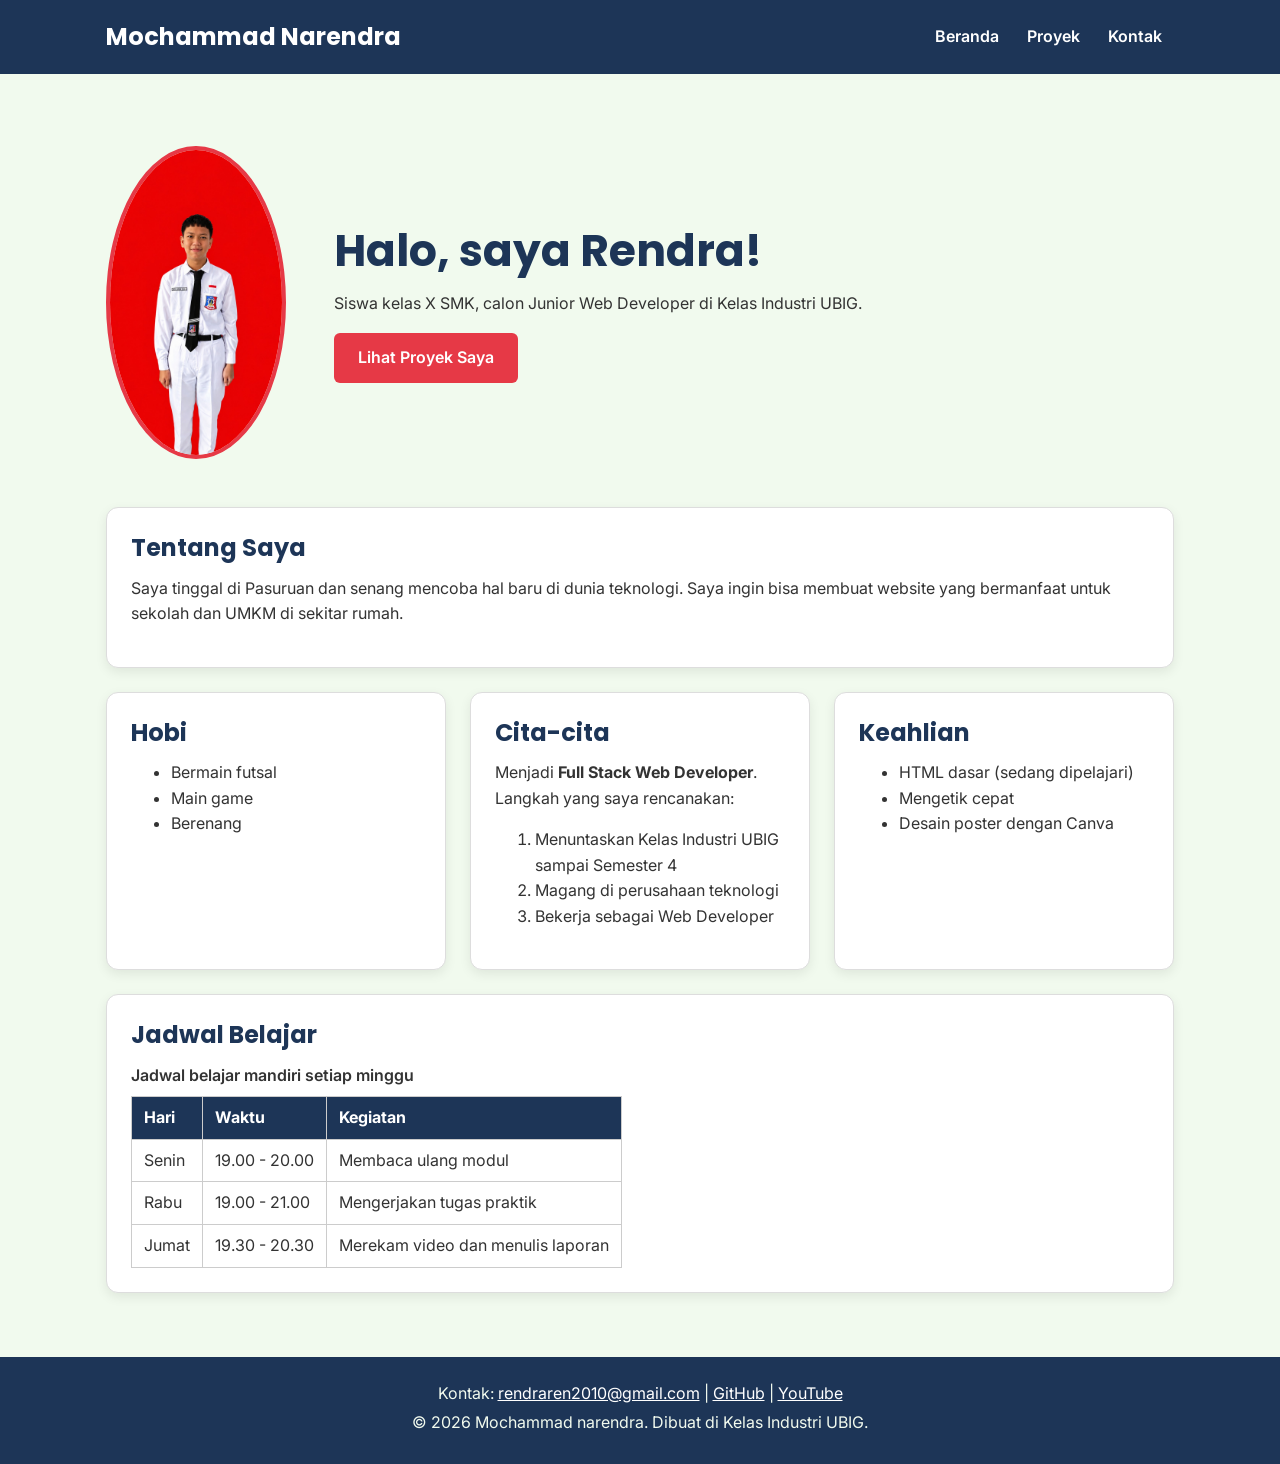
==== index.html @ 019ef478 "perubahan proyek" ====
<!DOCTYPE html>
<html lang="id">
<head>
  <meta charset="UTF-8">
  <meta name="viewport" content="width=device-width, initial-scale=1.0">
  <title>Mochammad narendra | Beranda</title>
  <link rel="preconnect" href="https://fonts.googleapis.com">
  <link rel="preconnect" href="https://fonts.gstatic.com" crossorigin>
  <link href="https://fonts.googleapis.com/css2?family=Inter:wght@400;600&family=Poppins:wght@600;700&display=swap" rel="stylesheet">
  <link rel="stylesheet" href="css/style.css">
</head>
<body>
  <header>
    <div class="container navbar">
      <h1>Mochammad Narendra</h1>
      <nav class="menu-laptop">
        <ul>
          <li><a href="index.html">Beranda</a></li>
          <li><a href="proyek.html">Proyek</a></li>
          <li><a href="kontak.html">Kontak</a></li>
        </ul>
      </nav>
      <!-- Tantangan: menu ponsel yang bisa dibuka-tutup -->
      <details class="menu-ponsel">
        <summary>Menu</summary>
        <nav>
          <ul>
            <li><a href="index.html">Beranda</a></li>
            <li><a href="proyek.html">Proyek</a></li>
            <li><a href="kontak.html">Kontak</a></li>
          </ul>
        </nav>
      </details>
    </div>
  </header>

  <main>
    <div class="container">
      <section class="hero">
        <img src="img/foto profil.jpeg" alt="Foto profil Mochammad narendra" width="180">
        <div>
          <h2>Halo, saya Rendra!</h2>
          <p>Siswa kelas X SMK, calon Junior Web Developer di Kelas Industri UBIG.</p>
          <a href="proyek.html" class="tombol">Lihat Proyek Saya</a>
        </div>
      </section>

      <section class="kartu">
        <h2>Tentang Saya</h2>
        <p>Saya tinggal di Pasuruan dan senang mencoba hal baru di dunia teknologi. Saya ingin bisa membuat website yang bermanfaat untuk sekolah dan UMKM di sekitar rumah.</p>
      </section>

      <div class="daftar-kartu">
        <section class="kartu">
          <h2>Hobi</h2>
          <ul>
            <li>Bermain futsal</li>
            <li>Main game</li>
            <li>Berenang</li>
          </ul>
        </section>

        <section class="kartu">
          <h2>Cita-cita</h2>
          <p>Menjadi <strong>Full Stack Web Developer</strong>. Langkah yang saya rencanakan:</p>
          <ol>
            <li>Menuntaskan Kelas Industri UBIG sampai Semester 4</li>
            <li>Magang di perusahaan teknologi</li>
            <li>Bekerja sebagai Web Developer</li>
          </ol>
        </section>

        <section class="kartu">
          <h2>Keahlian</h2>
          <ul>
            <li>HTML dasar (sedang dipelajari)</li>
            <li>Mengetik cepat</li>
            <li>Desain poster dengan Canva</li>
          </ul>
        </section>
      </div>

      <section class="kartu">
        <h2>Jadwal Belajar</h2>
        <table>
          <caption>Jadwal belajar mandiri setiap minggu</caption>
          <thead>
            <tr>
              <th>Hari</th>
              <th>Waktu</th>
              <th>Kegiatan</th>
            </tr>
          </thead>
          <tbody>
            <tr>
              <td>Senin</td>
              <td>19.00 - 20.00</td>
              <td>Membaca ulang modul</td>
            </tr>
            <tr>
              <td>Rabu</td>
              <td>19.00 - 21.00</td>
              <td>Mengerjakan tugas praktik</td>
            </tr>
            <tr>
              <td>Jumat</td>
              <td>19.30 - 20.30</td>
              <td>Merekam video dan menulis laporan</td>
            </tr>
          </tbody>
        </table>
      </section>
    </div>
  </main>

  <footer>
    <p>Kontak: <a href="mailto:rendraren2010@gmail.com">rendraren2010@gmail.com</a> |
      <a href="https://github.com/" target="_blank">GitHub</a> |
      <a href="https://www.youtube.com/" target="_blank">YouTube</a></p>
    <p>&copy; 2026 Mochammad narendra. Dibuat di Kelas Industri UBIG.</p>
  </footer>
</body>
</html>
---- css/style.css ----
/* Gaya portofolio Mochammad narendra
   Palet: #1D3557 (utama), #E63946 (aksen), #F1FAEE (latar)
   Huruf: Poppins (judul), Inter (isi)
   Tata letak: mobile first, titik ubah 768px (tablet) dan 1024px (laptop) */

/* 1. Reset */
* {
  box-sizing: border-box;
  margin: 0;
}

img {
  max-width: 100%;
  height: auto;
}

/* 2. Dasar halaman: warna dan huruf */
body {
  font-family: "Inter", Arial, sans-serif;
  font-size: 1rem;
  line-height: 1.6;
  color: #333333;
  background-color: #F1FAEE;
}

h1, h2, h3 {
  font-family: "Poppins", Arial, sans-serif;
  color: #1D3557;
  line-height: 1.3;
}

h2 {
  margin-bottom: 0.75rem;
}

p, ul, ol {
  margin-bottom: 1rem;
}

a {
  color: #E63946;
}

/* 3. Wadah, header, dan menu */
.container {
  max-width: 1100px;
  margin: 0 auto;
  padding: 0 1rem;
}

header {
  background-color: #1D3557;
  color: #FFFFFF;
  padding: 1rem 0;
}

header h1 {
  color: #FFFFFF;
  font-size: 1.5rem;
}

.navbar {
  display: flex;
  flex-wrap: wrap;
  justify-content: space-between;
  align-items: center;
  gap: 0.5rem;
}

nav ul {
  display: flex;
  gap: 0.25rem;
  padding: 0;
  margin: 0;
  list-style: none;
}

nav a {
  display: inline-block;
  padding: 0.5rem 0.75rem;
  border-radius: 6px;
  color: #FFFFFF;
  font-weight: 600;
  text-decoration: none;
}

/* Tantangan: menu ponsel buka-tutup dengan details */
.menu-laptop {
  display: none;
}

.menu-ponsel summary {
  padding: 0.5rem 0.75rem;
  border: 1px solid #FFFFFF;
  border-radius: 6px;
  font-weight: 600;
  cursor: pointer;
}

.menu-ponsel ul {
  flex-direction: column;
  margin-top: 0.5rem;
}

/* 4. Isi utama, hero, dan kartu */
main {
  padding: 1.5rem 0;
}

.hero {
  display: flex;
  flex-direction: column;
  align-items: center;
  gap: 1.5rem;
  padding: 1rem 0 2rem;
  text-align: center;
}

.hero img {
  border: 4px solid #E63946;
  border-radius: 50%;
}

.hero h2 {
  font-size: 2rem;
}

.tombol {
  display: inline-block;
  padding: 0.75rem 1.5rem;
  border-radius: 6px;
  background-color: #E63946;
  color: #FFFFFF;
  font-weight: 600;
  text-decoration: none;
}

.kartu {
  background-color: #FFFFFF;
  padding: 1rem;
  margin-bottom: 1.5rem;
  border: 1px solid #DDDDDD;
  border-radius: 12px;
  box-shadow: 0 4px 12px rgba(0, 0, 0, 0.08);
}

.daftar-kartu {
  display: flex;
  flex-wrap: wrap;
  gap: 1.5rem;
  margin-bottom: 1.5rem;
}

.daftar-kartu .kartu {
  flex: 1 1 280px;
  margin-bottom: 0;
}

article img {
  border-radius: 8px;
  border: 1px solid #DDDDDD;
}

/* 5. Tabel */
table {
  border-collapse: collapse;
}

caption {
  font-weight: 600;
  text-align: left;
  margin-bottom: 0.5rem;
}

th, td {
  border: 1px solid #CCCCCC;
  padding: 0.5rem 0.75rem;
  text-align: left;
}

th {
  background-color: #1D3557;
  color: #FFFFFF;
}

/* 6. Form */
label {
  font-weight: 600;
}

input, select, textarea {
  width: 100%;
  max-width: 22rem;
  padding: 0.6rem;
  margin-top: 0.25rem;
  border: 1px solid #CCCCCC;
  border-radius: 6px;
  font-family: inherit;
  font-size: 1rem;
}

button {
  padding: 0.75rem 1.5rem;
  border: none;
  border-radius: 6px;
  background-color: #E63946;
  color: #FFFFFF;
  font-family: inherit;
  font-size: 1rem;
  font-weight: 600;
  cursor: pointer;
}

/* 7. Footer */
footer {
  background-color: #1D3557;
  color: #F1FAEE;
  text-align: center;
  padding: 1.5rem;
}

footer p {
  margin-bottom: 0.25rem;
}

footer a {
  color: #FFFFFF;
}

/* 8. Tablet: lebar layar 768px ke atas */
@media (min-width: 768px) {
  .menu-laptop {
    display: block;
  }

  .menu-ponsel {
    display: none;
  }

  .hero {
    flex-direction: row;
    padding: 2rem 0 3rem;
    text-align: left;
  }

  .kartu {
    padding: 1.5rem;
  }
}

/* 9. Laptop: lebar layar 1024px ke atas */
@media (min-width: 1024px) {
  main {
    padding: 2.5rem 0;
  }

  .hero {
    gap: 3rem;
  }

  .hero h2 {
    font-size: 2.75rem;
  }
}
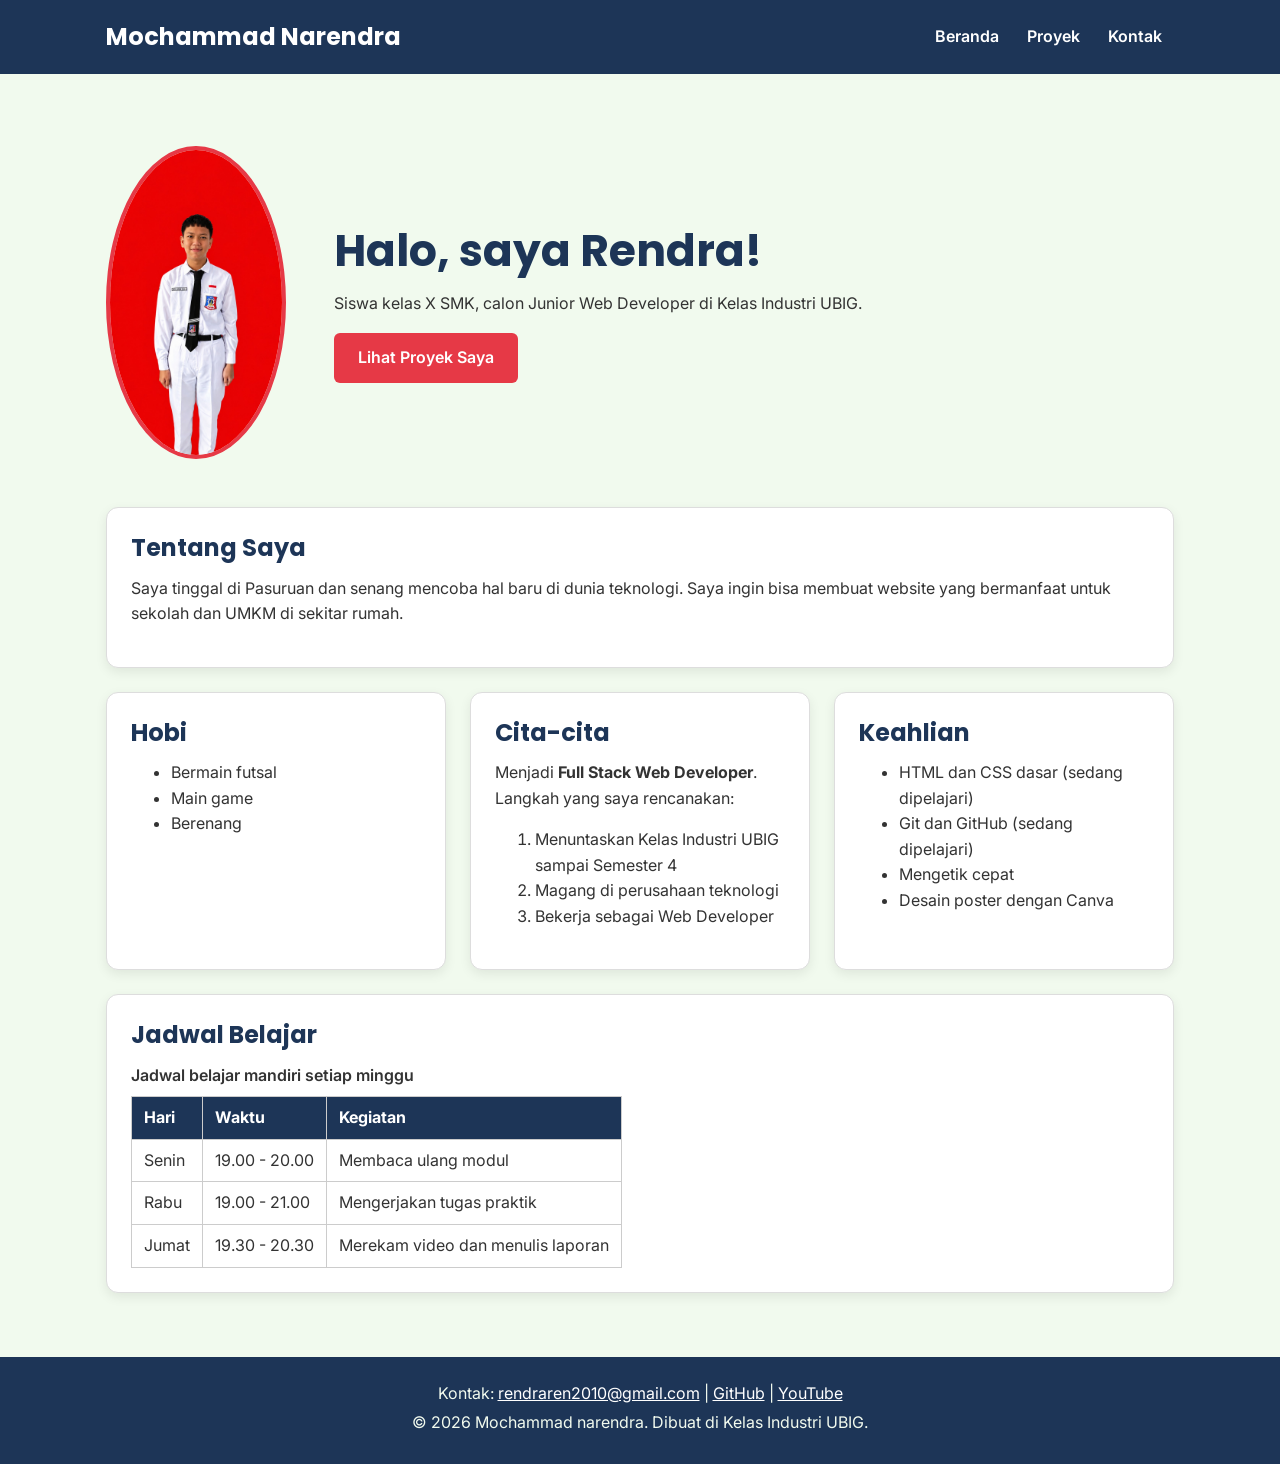
==== commit e9296937: "perubahan proyek" ====
--- a/index.html
+++ b/index.html
@@ -73,7 +73,8 @@
         <section class="kartu">
           <h2>Keahlian</h2>
           <ul>
-            <li>HTML dasar (sedang dipelajari)</li>
+            <li>HTML dan CSS dasar (sedang dipelajari)</li> 
+            <li>Git dan GitHub (sedang dipelajari)</li>
             <li>Mengetik cepat</li>
             <li>Desain poster dengan Canva</li>
           </ul>
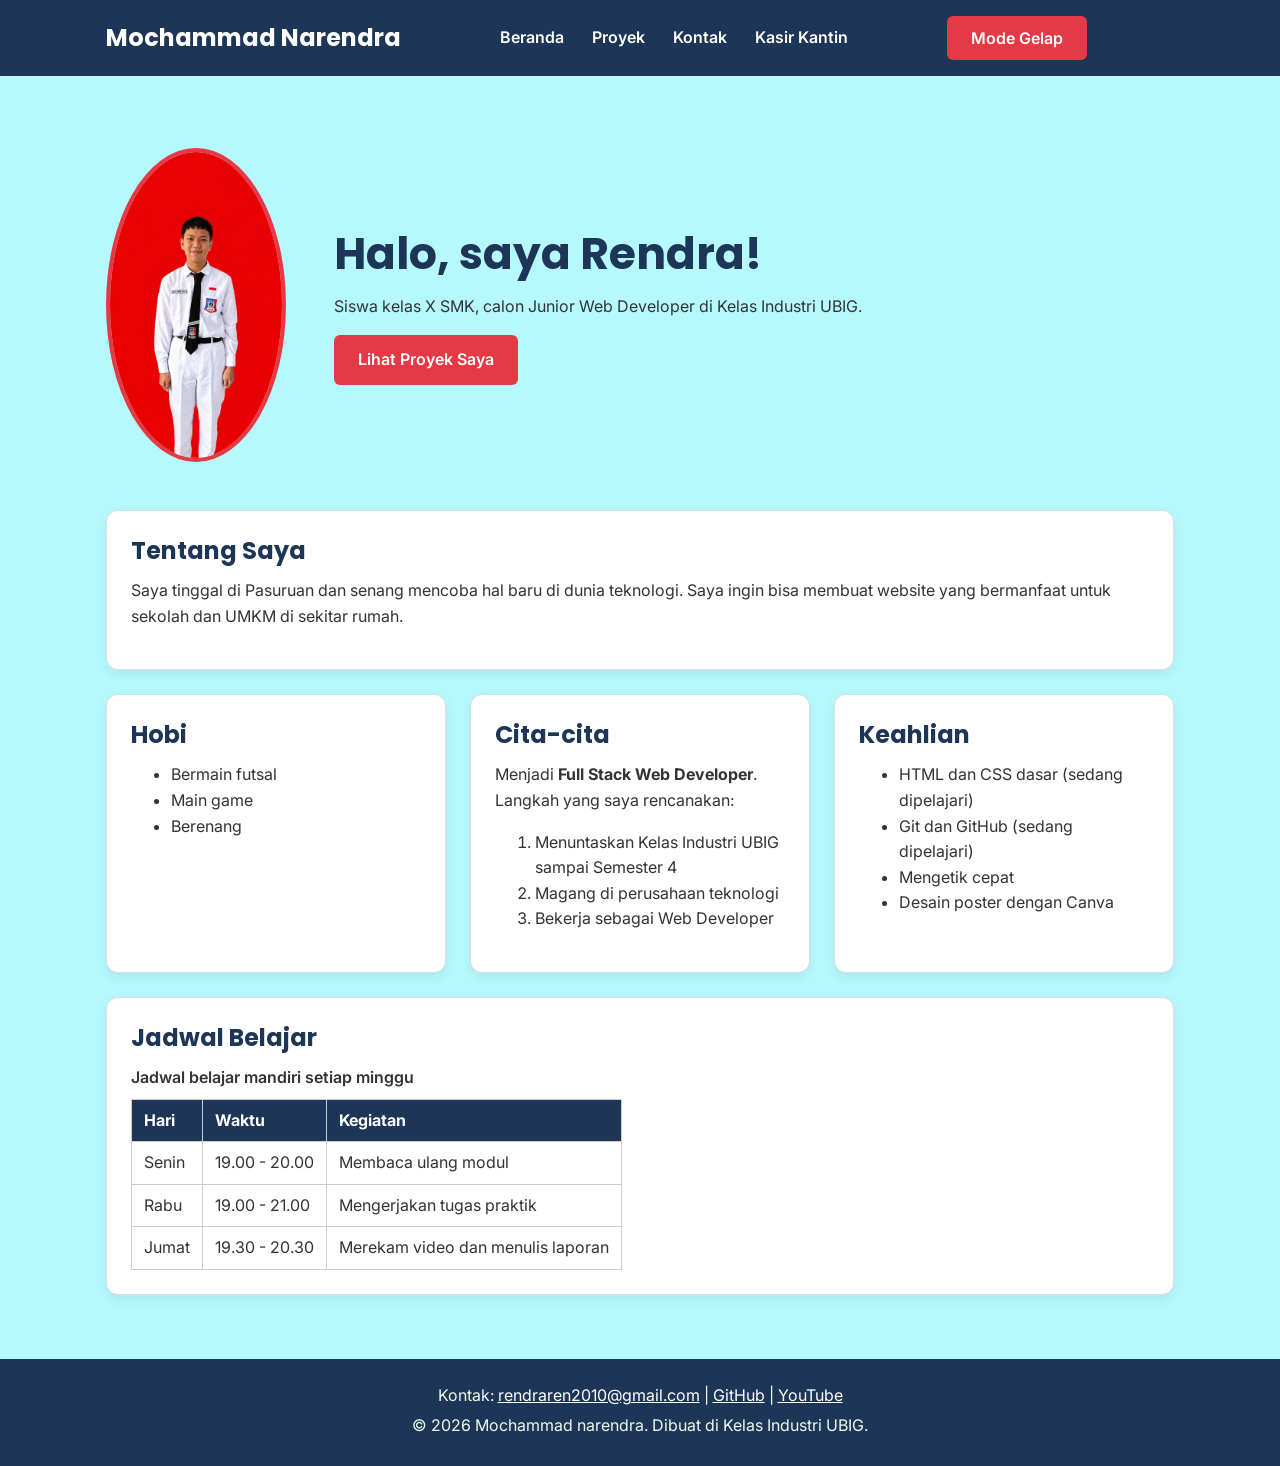
==== commit 3a78b79b: "perubahan proyek" ====
--- a/index.html
+++ b/index.html
@@ -7,7 +7,10 @@
   <link rel="preconnect" href="https://fonts.googleapis.com">
   <link rel="preconnect" href="https://fonts.gstatic.com" crossorigin>
   <link href="https://fonts.googleapis.com/css2?family=Inter:wght@400;600&family=Poppins:wght@600;700&display=swap" rel="stylesheet">
-  <link rel="stylesheet" href="css/style.css">
+  <link rel="stylesheet" href="css/button.css">
+  <script src="js/latihan.js" defer></script>
+  <script src="js/logika.js" defer></script>
+  <script src="js/button.js" defer></script>
 </head>
 <body>
   <header>
@@ -18,6 +21,7 @@
           <li><a href="index.html">Beranda</a></li>
           <li><a href="proyek.html">Proyek</a></li>
           <li><a href="kontak.html">Kontak</a></li>
+          <li><a href="kantin.html">Kasir Kantin</a></li>
         </ul>
       </nav>
       <!-- Tantangan: menu ponsel yang bisa dibuka-tutup -->
@@ -28,11 +32,13 @@
             <li><a href="index.html">Beranda</a></li>
             <li><a href="proyek.html">Proyek</a></li>
             <li><a href="kontak.html">Kontak</a></li>
+            <li><a href="kantin.html">Kasir Kantin</a></li>
           </ul>
         </nav>
       </details>
-    </div>
-  </header>
+      <button type="button"id="tombol-tema">Mode Gelap</button>
+    <div>
+</header>                 
 
   <main>
     <div class="container">
--- a/css/button.css
+++ b/css/button.css
@@ -0,0 +1,372 @@
+/* Gaya portofolio Andi Pratama
+   Palet: #1D3557 (utama), #E63946 (aksen), #F1FAEE (latar)
+   Huruf: Poppins (judul), Inter (isi)
+   Tata letak: mobile first, titik ubah 768px (tablet) dan 1024px (laptop) */
+
+/* 1. Reset */
+* {
+  box-sizing: border-box;
+  margin: 0;
+}
+
+img {
+  max-width: 100%;
+  height: auto;
+}
+
+/* 2. Dasar halaman: warna dan huruf */
+body {
+  font-family: "Inter", Arial, sans-serif;
+  font-size: 1rem;
+  line-height: 1.6;
+  color: #333333;
+  background-color: #b5f9ff;
+  transition: background-color 0.2s ease, color 0.2s ease;
+}
+
+body.gelap {
+  background-color: #111827;
+  color: #e5e7eb;
+}
+
+body.gelap h1,
+body.gelap h2,
+body.gelap h3,
+body.gelap .kartu,
+body.gelap .menu,
+body.gelap p,
+body.gelap li,
+body.gelap td,
+body.gelap th,
+body.gelap caption,
+body.gelap label {
+  color: #e5e7eb;
+}
+
+body.gelap .kartu,
+body.gelap .menu,
+body.gelap article,
+body.gelap .kartukecil {
+  background-color: #1f2937;
+  border-color: #374151;
+  box-shadow: 0 4px 12px rgba(0, 0, 0, 0.25);
+}
+
+body.gelap th {
+  background-color: #0f172a;
+}
+
+body.gelap td {
+  border-color: #374151;
+}
+
+body.gelap header,
+body.gelap footer {
+  background-color: #0f172a;
+}
+
+h1, h2, h3 {
+  font-family: "Poppins", Arial, sans-serif;
+  color: #1D3557;
+  line-height: 1.3;
+}
+
+h2 {
+  margin-bottom: 0.75rem;
+}
+
+p, ul, ol {
+  margin-bottom: 1rem;
+}
+
+a {
+  color: #E63946;
+}
+
+/* 3. Wadah, header, dan menu */
+.container {
+  max-width: 1100px;
+  margin: 0 auto;
+  padding: 0 1rem;
+}
+
+header {
+  background-color: #1D3557;
+  color: #FFFFFF;
+  padding: 1rem 0;
+}
+
+header h1 {
+  color: #FFFFFF;
+  font-size: 1.5rem;
+}
+
+.navbar {
+  display: flex;
+  flex-wrap: wrap;
+  justify-content: space-between;
+  align-items: center;
+  gap: 0.5rem;
+}
+
+nav ul {
+  display: flex;
+  gap: 0.25rem;
+  padding: 0;
+  margin: 0;
+  list-style: none;
+}
+
+nav a {
+  display: inline-block;
+  padding: 0.5rem 0.75rem;
+  border-radius: 6px;
+  color: #FFFFFF;
+  font-weight: 600;
+  text-decoration: none;
+}
+
+/* Tantangan: menu ponsel buka-tutup dengan details */
+.menu-laptop {
+  display: none;
+}
+
+.menu-ponsel summary {
+  padding: 0.5rem 0.75rem;
+  border: 1px solid #FFFFFF;
+  border-radius: 6px;
+  font-weight: 600;
+  cursor: pointer;
+}
+
+.menu-ponsel ul {
+  flex-direction: column;
+  margin-top: 0.5rem;
+}
+
+/* 4. Isi utama, hero, dan kartu */
+main {
+  padding: 1.5rem 0;
+}
+
+.hero {
+  display: flex;
+  flex-direction: column;
+  align-items: center;
+  gap: 1.5rem;
+  padding: 1rem 0 2rem;
+  text-align: center;
+}
+
+.hero img {
+  border: 4px solid #E63946;
+  border-radius: 50%;
+}
+
+.hero h2 {
+  font-size: 2rem;
+}
+
+.tombol {
+  display: inline-block;
+  padding: 0.75rem 1.5rem;
+  border-radius: 6px;
+  background-color: #E63946;
+  color: #FFFFFF;
+  font-weight: 600;
+  text-decoration: none;
+}
+
+.kartu {
+  background-color: #FFFFFF;
+  padding: 1rem;
+  margin-bottom: 1.5rem;
+  border: 1px solid #DDDDDD;
+  border-radius: 12px;
+  box-shadow: 0 4px 12px rgba(0, 0, 0, 0.08);
+}
+
+.daftar-kartu {
+  display: flex;
+  flex-wrap: wrap;
+  gap: 1.5rem;
+  margin-bottom: 1.5rem;
+}
+
+.daftar-kartu .kartu {
+  flex: 1 1 280px;
+  margin-bottom: 0;
+}
+
+article img {
+  border-radius: 8px;
+  border: 1px solid #DDDDDD;
+}
+
+/* 5. Tabel */
+table {
+  border-collapse: collapse;
+}
+
+caption {
+  font-weight: 600;
+  text-align: left;
+  margin-bottom: 0.5rem;
+}
+
+th, td {
+  border: 1px solid #CCCCCC;
+  padding: 0.5rem 0.75rem;
+  text-align: left;
+}
+
+th {
+  background-color: #1D3557;
+  color: #FFFFFF;
+}
+
+/* 6. Form */
+label {
+  font-weight: 600;
+}
+
+input, select, textarea {
+  width: 100%;
+  max-width: 22rem;
+  padding: 0.6rem;
+  margin-top: 0.25rem;
+  border: 1px solid #CCCCCC;
+  border-radius: 6px;
+  font-family: inherit;
+  font-size: 1rem;
+}
+
+button {
+  padding: 0.75rem 1.5rem;
+  border: none;
+  border-radius: 6px;
+  background-color: #E63946;
+  color: #FFFFFF;
+  font-family: inherit;
+  font-size: 1rem;
+  font-weight: 600;
+  cursor: pointer;
+}
+
+body.gelap button,
+body.gelap .tombol {
+  background-color: #f59e0b;
+}
+
+/* 7. Footer */
+footer {
+  background-color: #1D3557;
+  color: #F1FAEE;
+  text-align: center;
+  padding: 1.5rem;
+}
+
+footer p {
+  margin-bottom: 0.25rem;
+}
+
+footer a {
+  color: #FFFFFF;
+}
+
+/* 8. Tablet: lebar layar 768px ke atas */
+@media (min-width: 768px) {
+  .menu-laptop {
+    display: block;
+  }
+
+  .menu-ponsel {
+    display: none;
+  }
+
+  .hero {
+    flex-direction: row;
+    padding: 2rem 0 3rem;
+    text-align: left;
+  }
+
+  .kartu {
+    padding: 1.5rem;
+  }
+}
+
+/* 9. Laptop: lebar layar 1024px ke atas */
+@media (min-width: 1024px) {
+  main {
+    padding: 2.5rem 0;
+  }
+
+  .hero {
+    gap: 3rem;
+  }
+
+  .hero h2 {
+    font-size: 2.75rem;
+  }
+}
+
+/* 10. Tombol tema, filter, dan label kategori */
+.tombol-tema {
+padding: 0.5rem 0.9rem;
+border: 2px solid #FFFFFF;
+background-color: transparent;
+font-size: 0.9rem;
+}
+
+/* 11. Tema gelap (percobaan pertama) */
+body.gelap {
+background-color: #121A24;
+color: #E3E8EE;
+}
+
+:root {
+--warna-utama: #1D3557;
+--warna-judul: #1D3557;
+--warna-aksen: #E63946;
+--warna-tautan: #E63946;
+--warna-latar: #F1FAEE;
+--warna-teks: #333333;
+--warna-kartu: #FFFFFF;
+--warna-garis: #DDDDDD;
+}
+
+
+/* 11. Tema gelap: isi variabel diganti saat body memiliki class
+gelap */
+body.gelap {
+--warna-utama: #0B1526;
+--warna-judul: #A8DADC;
+--warna-tautan: #FF8A8A;
+--warna-latar: #121A24;
+--warna-teks: #E3E8EE;
+--warna-kartu: #1C2836;
+--warna-garis: #34465A;
+}
+
+.filter {
+display: flex;
+flex-wrap: wrap;
+gap: 0.5rem;
+margin-bottom: 1rem;
+}
+.tombol-filter {
+padding: 0.5rem 1rem;
+border: 2px solid var(--warna-garis);
+background-color: var(--warna-kartu);
+color: var(--warna-judul);
+}
+.label {
+display: inline-block;
+padding: 0.1rem 0.6rem;
+margin-bottom: 0.5rem;
+border-radius: 999px;
+background-color: var(--warna-latar);
+color: var(--warna-judul);
+font-size: 0.85rem;
+font-weight: 600;
+}
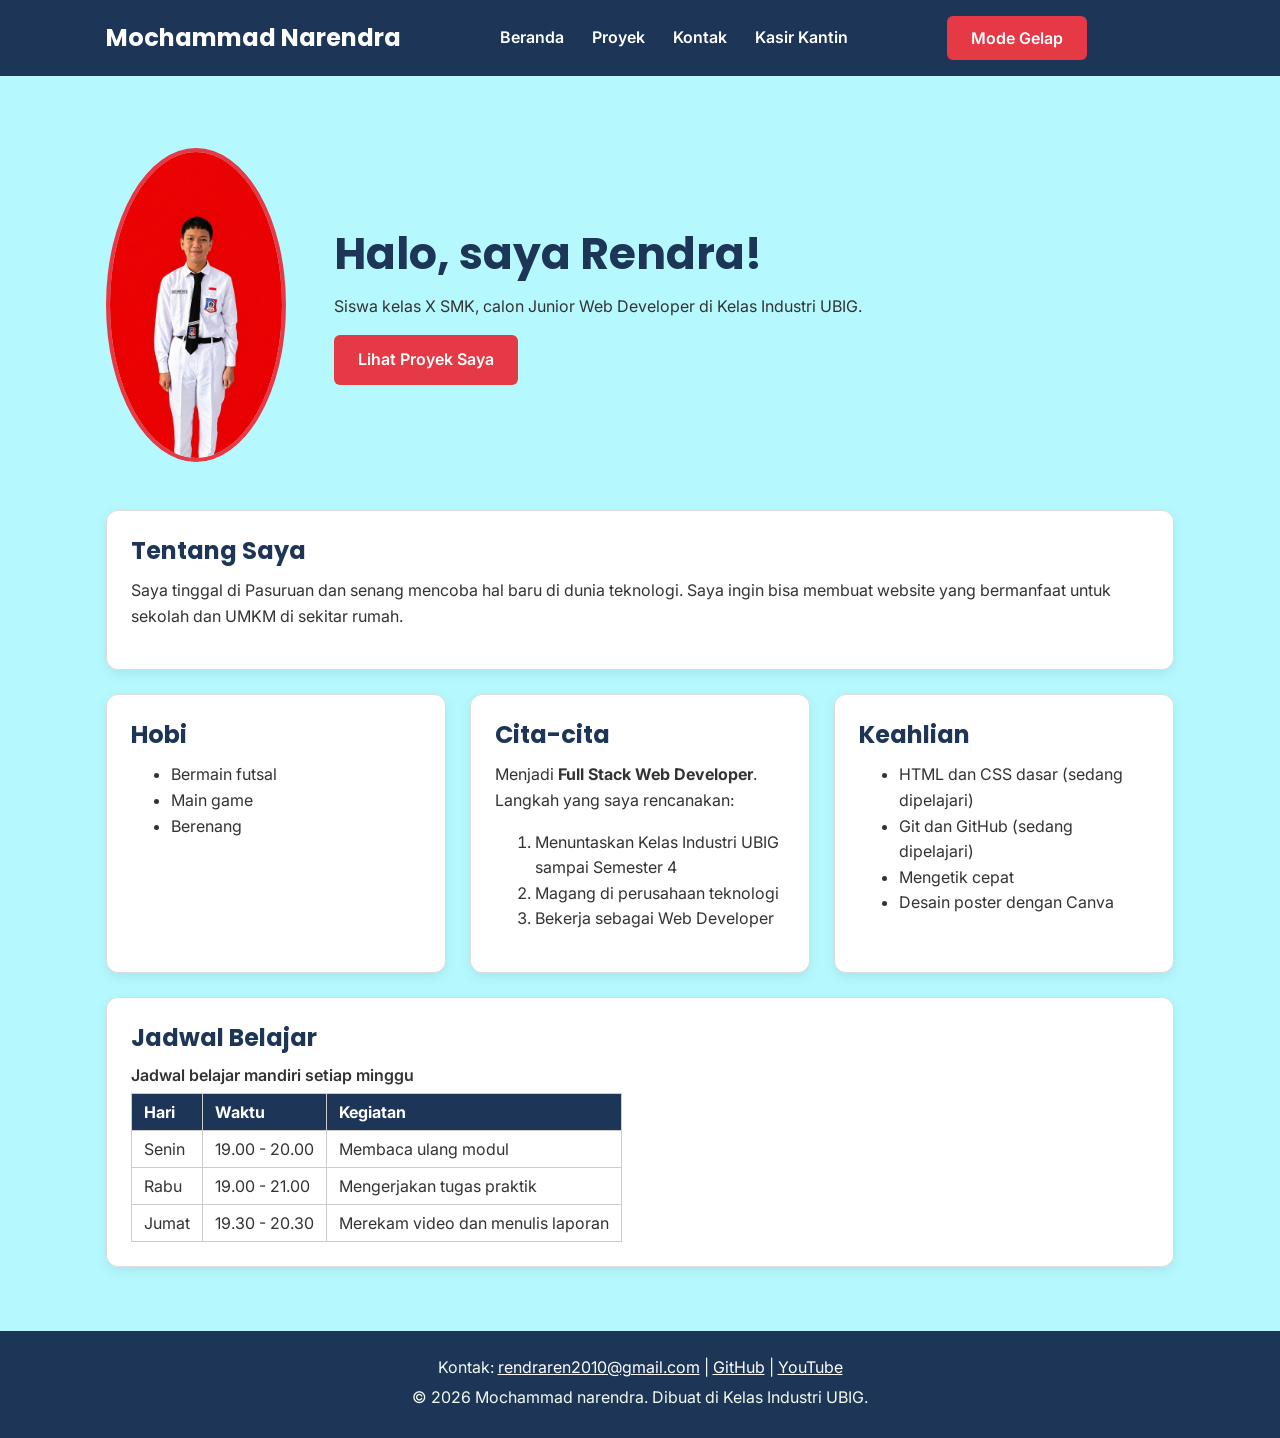
==== commit 71b610ac: "perubahan proyek" ====
--- a/index.html
+++ b/index.html
@@ -1,4 +1,4 @@
-<!DOCTYPE html>
+ 
 <html lang="id">
 <head>
   <meta charset="UTF-8">
@@ -11,7 +11,13 @@
   <script src="js/latihan.js" defer></script>
   <script src="js/logika.js" defer></script>
   <script src="js/button.js" defer></script>
+  <script src="data/keahlian.json" defer></script>
+    <script src="data/proyek.json" defer></script>
+
 </head>
+
+
+
 <body>
   <header>
     <div class="container navbar">
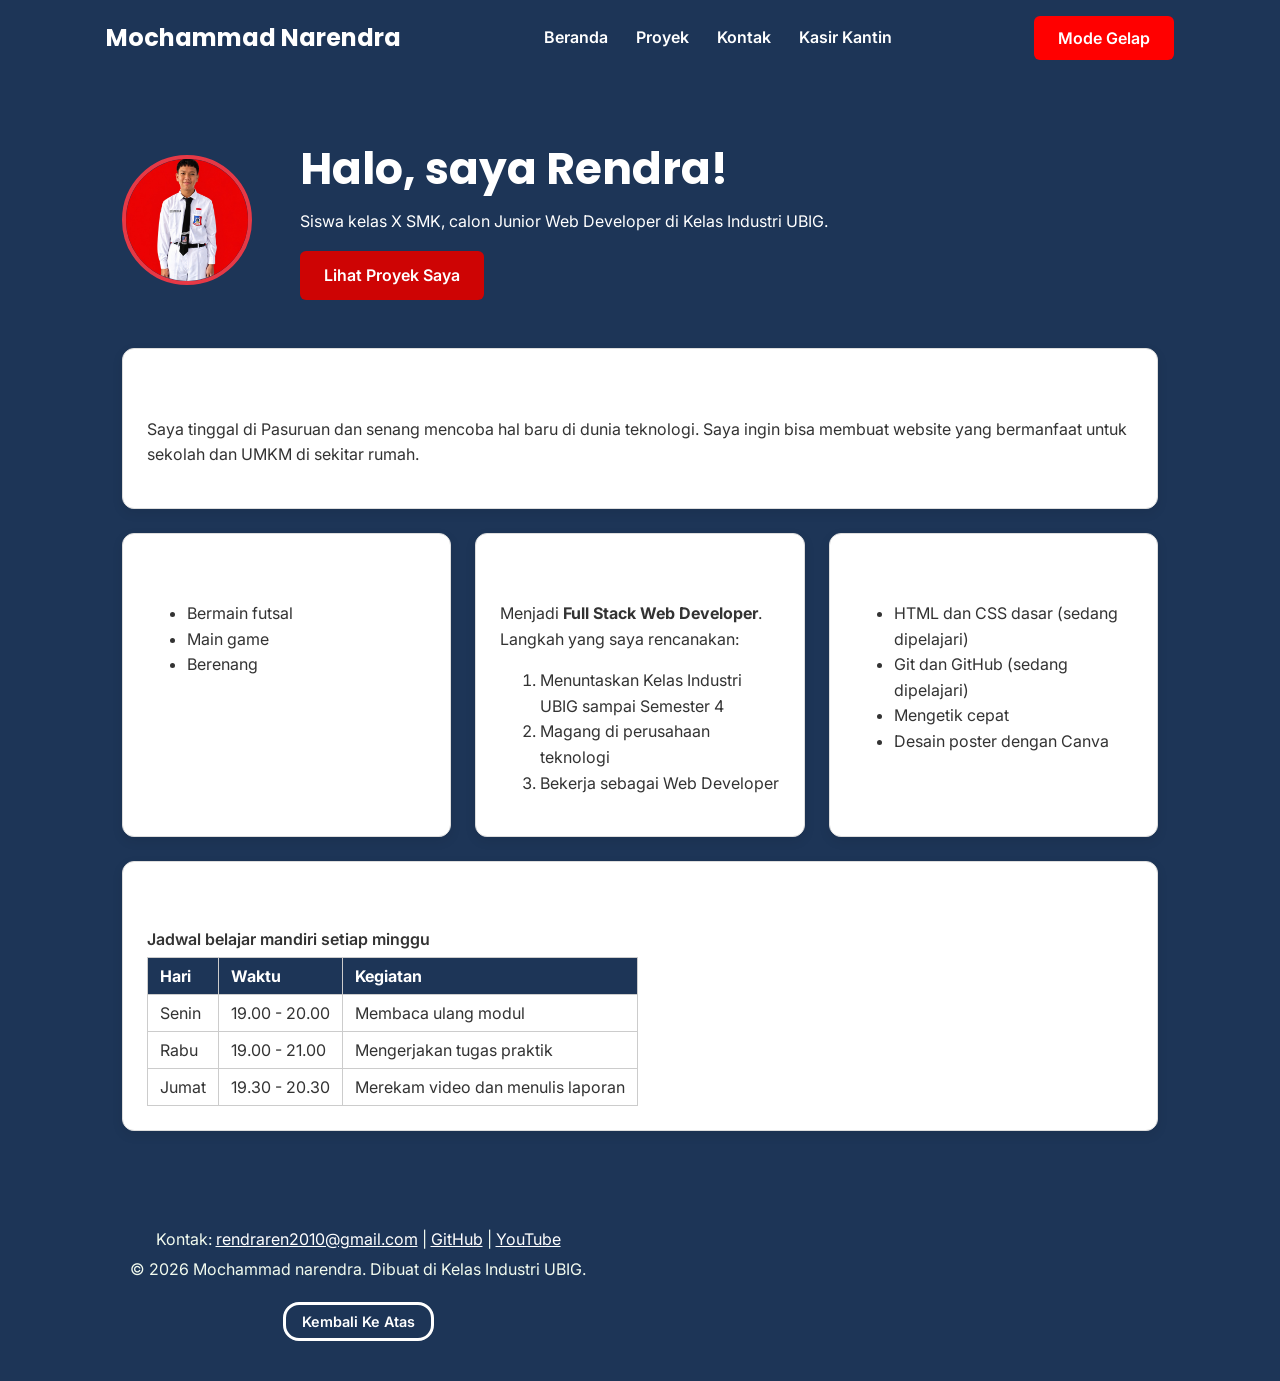
==== commit d996cf70: "docs: update README with Lighthouse results" ====
--- a/index.html
+++ b/index.html
@@ -10,9 +10,13 @@
   <link rel="stylesheet" href="css/button.css">
   <script src="js/latihan.js" defer></script>
   <script src="js/logika.js" defer></script>
-  <script src="js/button.js" defer></script>
-  <script src="data/keahlian.json" defer></script>
+  <script src="js/button2.js" defer></script>
+ <script src="data/keahlian.json" defer></script>
     <script src="data/proyek.json" defer></script>
+     <script src="css/button.css" defer></script>
+      <script src="css/style.css" defer></script>
+      <link rel="stylesheet" href="css/coba.css">
+
 
 </head>
 
@@ -42,10 +46,7 @@
           </ul>
         </nav>
       </details>
-      <button type="button"id="tombol-tema">Mode Gelap</button>
-    <div>
-</header>                 
-
+    <button type="button"id="tombol-tema">Mode Gelap</button>
   <main>
     <div class="container">
       <section class="hero">
@@ -131,6 +132,7 @@
       <a href="https://github.com/" target="_blank">GitHub</a> |
       <a href="https://www.youtube.com/" target="_blank">YouTube</a></p>
     <p>&copy; 2026 Mochammad narendra. Dibuat di Kelas Industri UBIG.</p>
+   <button type="button" id="tombol-atas" class="tombol-atas">Kembali Ke Atas</button>
   </footer>
 </body>
 </html>
--- a/css/button.css
+++ b/css/button.css
@@ -159,7 +159,7 @@
 }
 
 .hero img {
-  border: 4px solid #E63946;
+  border: 4pzzx solid #E63946;
   border-radius: 50%;
 }
 
@@ -369,4 +369,16 @@
 color: var(--warna-judul);
 font-size: 0.85rem;
 font-weight: 600;
+}
+.tombol-atas {
+  background-color: transparent;
+  border: solid;
+  margin-top: 16px;
+  padding: 8px 16px;
+  border-radius: 16px;
+  cursor: pointer;
+  font-size: 0.9rem;
+}
+.tombol-atas:hover {
+  background-color:burlywood(255, 255, 255, 015);
 }
--- a/css/coba.css
+++ b/css/coba.css
@@ -0,0 +1,373 @@
+/* 1. Reset */
+* {
+  box-sizing: border-box;
+  margin: 0;
+}
+
+img {
+  max-width: 100%;
+  height: auto;
+}
+
+
+/* 2. Dasar halaman: warna dan huruf */
+
+:root {
+--warna-utama: #10151d;
+--warna-judul: #ffffff;
+--warna-aksen: #C1121F;
+--warna-tautan: #C1121F;
+--warna-latar: #F1FAEE;
+--warna-teks: #333333;
+--warna-kartu: #FFFFFF;
+--warna-garis: #DDDDDD;
+}
+
+body {
+  font-family: "Inter", Arial, sans-serif;
+  font-size: 1rem;
+  line-height: 1.6;
+  color: var(--warna-teks);
+  background-color: var(--warna-latar);
+  transition: background-color 0.3s, color 0.3s;
+}
+
+h1, h2, h3 {
+  font-family: "Poppins", Arial, sans-serif;
+  color: var(--warna-judul);
+  line-height: 1.3;
+}
+
+h2 {
+  margin-bottom: 0.75rem;
+}
+
+p, ul, ol {
+  margin-bottom: 1rem;
+}
+
+a {
+  color: var(--warna-tautan);
+}
+
+
+/* 3. Wadah, header, dan menu */
+.container {
+  max-width: 1100px;
+  margin: 0 auto;
+  padding: 0 1rem;
+}
+
+header {
+  background-color: #1D3557;
+  color: #FFFFFF;
+  padding: 1rem 0;
+}
+
+header h1 {
+  color: #FFFFFF;
+  font-size: 1.5rem;
+}
+
+.navbar {
+  display: flex;
+  flex-wrap: wrap;
+  justify-content: space-between;
+  align-items: center;
+  gap: 0.5rem;
+}
+
+nav ul {
+  display: flex;
+  gap: 0.25rem;
+  padding: 0;
+  margin: 0;
+  list-style: none;
+}
+
+nav a {
+  display: inline-block;
+  padding: 0.5rem 0.75rem;
+  border-radius: 6px;
+  color: #FFFFFF;
+  font-weight: 600;
+  text-decoration: none;
+}
+
+/* Tantangan: menu ponsel buka-tutup dengan details */
+.menu-laptop {
+  display: none;
+}
+
+.menu-ponsel summary {
+  padding: 0.5rem 0.75rem;
+  border: 1px solid #FFFFFF;
+  border-radius: 6px;
+  font-weight: 600;
+  cursor: pointer;
+}
+
+.menu-ponsel ul {
+  flex-direction: column;
+  margin-top: 0.5rem;
+}
+
+/* 4. Isi utama, hero, dan kartu */
+main {
+  padding: 1.5rem 0;
+}
+
+.hero {
+  display: flex;
+  flex-direction: column;
+  align-items: center;
+  gap: 1.5rem;
+  padding: 1rem 0 2rem;
+  text-align: center;
+}
+
+.hero img {
+  width: 130px;
+  height: 130px;
+  object-fit: cover;
+  border: 4px solid #E63946;
+  border-radius: 50%;
+}
+
+.hero h2 {
+  font-size: 2rem;
+}
+
+.tombol {
+  display: inline-block;
+  padding: 0.75rem 1.5rem;
+  border-radius: 6px;
+  background-color: #ce0404;
+  color: #FFFFFF;
+  font-weight: 600;
+  text-decoration: none;
+}
+
+.kartu {
+  background-color: var(--warna-kartu);
+  color: var(--warna-teks);
+  padding: 1rem;
+  margin-bottom: 1.5rem;
+  border: 1px solid var(--warna-garis);
+  border-radius: 12px;
+  box-shadow: 0 4px 12px rgba(0, 0, 0, 0.08);
+}
+
+.daftar-kartu {
+  display: flex;
+  flex-wrap: wrap;
+  gap: 1.5rem;
+  margin-bottom: 1.5rem;
+}
+
+.daftar-kartu .kartu {
+  flex: 1 1 280px;
+  margin-bottom: 0;
+}
+
+article img {
+  border-radius: 8px;
+  border: 1px solid #DDDDDD;
+}
+
+/* 5. Tabel */
+table {
+  border-collapse: collapse;
+}
+
+caption {
+  font-weight: 600;
+  text-align: left;
+  margin-bottom: 0.5rem;
+}
+
+th, td {
+  border: 1px solid #CCCCCC;
+  padding: 0.5rem 0.75rem;
+  text-align: left;
+}
+
+th {
+  background-color: #1D3557;
+  color: #FFFFFF;
+}
+
+/* 6. Form */
+label {
+  font-weight: 600;
+}
+
+input, select, textarea {
+  width: 100%;
+  max-width: 22rem;
+  padding: 0.6rem;
+  margin-top: 0.25rem;
+  border: 1px solid #CCCCCC;
+  border-radius: 6px;
+  font-family: inherit;
+  font-size: 1rem;
+}
+
+button {
+  padding: 0.75rem 1.5rem;
+  border: none;
+  border-radius: 6px;
+  background-color: #ff0000;
+  color: #FFFFFF;
+  font-family: inherit;
+  font-size: 1rem;
+  font-weight: 600;
+  cursor: pointer;
+}
+
+/* 7. Footer */
+footer {
+  background-color: #1D3557;
+  color: #F1FAEE;
+  text-align: center;
+  padding: 1.5rem;
+}
+
+footer p {
+  margin-bottom: 0.25rem;
+}
+
+footer a {
+  color: #FFFFFF;
+}
+
+/* 8. Tablet: lebar layar 768px ke atas */
+@media (min-width: 768px) {
+  .menu-laptop {
+    display: block;
+  }
+
+  .menu-ponsel {
+    display: none;
+  }
+
+  .hero {
+    flex-direction: row;
+    padding: 2rem 0 3rem;
+    text-align: left;
+  }
+
+  .kartu {
+    padding: 1.5rem;
+  }
+}
+
+/* 9. Laptop: lebar layar 1024px ke atas */
+@media (min-width: 1024px) {
+  main {
+    padding: 2.5rem 0;
+  }
+
+  .hero {
+    gap: 3rem;
+  }
+
+  .hero h2 {
+    font-size: 2.75rem;
+  }
+}
+
+/* 10. Tombol tema, filter dan kategori */
+.tombol-tema {
+  padding: 0.5rem 0.9rem;
+  border: 2px solid #FFFFFF;
+  color: #F1FAEE;
+  background-color: transparent;
+  font-size: 0.9rem;
+}
+/* 11. Tema gelap */
+
+body.gelap {
+  --warna-utama: #0B1526;
+  --warna-judul: #A8DADC;
+  --warna-tautan: #FF8A8A;
+  --warna-latar: #121A24;
+  --warna-teks: #E3E8EE;
+  --warna-kartu: #1C2836;
+  --warna-garis: #34465A;
+}
+/* keterangan karakter kontak */
+.keterangan {
+  font-size: 0.875rem;
+}
+/* Gaya tombol filter dan label kategori di bagian 10 */
+.filter {
+  display: flex;
+  flex-wrap: wrap;
+  gap: 0.5rem;
+  margin-bottom: 1rem;
+}
+.label {
+  display: inline-block;
+  padding: 0.1rem 0.6rem;
+  margin-bottom: 0.5rem;
+  border-radius: 999px;
+  background-color: #1D3557;
+  color: #FFFFFF;
+  font-size: 0.85rem;
+  font-weight: 600;
+}
+
+/* Filter proyek */
+.filter-proyek {
+  display: flex;
+  flex-wrap: wrap;
+  gap: 10px;
+  margin: 20px 0;
+}
+
+.filter-proyek button {
+  padding: 10px 20px;
+  border: 1px solid #DDDDDD;
+  border-radius: 8px;
+  background-color: #FFFFFF;
+  color: #333333;
+  font-family: inherit;
+  font-weight: 600;
+  cursor: pointer;
+  transition: 0.3s ease;
+}
+
+.filter-proyek button.aktif {
+  background-color: #E63946;
+  color: #FFFFFF;
+  border-color: #E63946;
+}
+
+.filter-proyek button:hover {
+  border-color: #E63946;
+  transform: translateY(-2px);
+}
+
+.filter-proyek button:focus-visible {
+  outline: 3px solid #E63946;
+  outline-offset: 3px;
+}
+
+#jumlah-proyek {
+  margin-bottom: 20px;
+  font-size: 14px;
+  color: var(--warna-teks);
+}
+.tombol-atas {
+  background-color: transparent;
+  border: solid;
+  margin-top: 16px;
+  padding: 8px 16px;
+  border-radius: 16px;
+  cursor: pointer;
+  font-size: 0.9rem;
+}
+.tombol-atas:hover {
+  background-color:burlywood(255, 255, 255, 015);
+}
